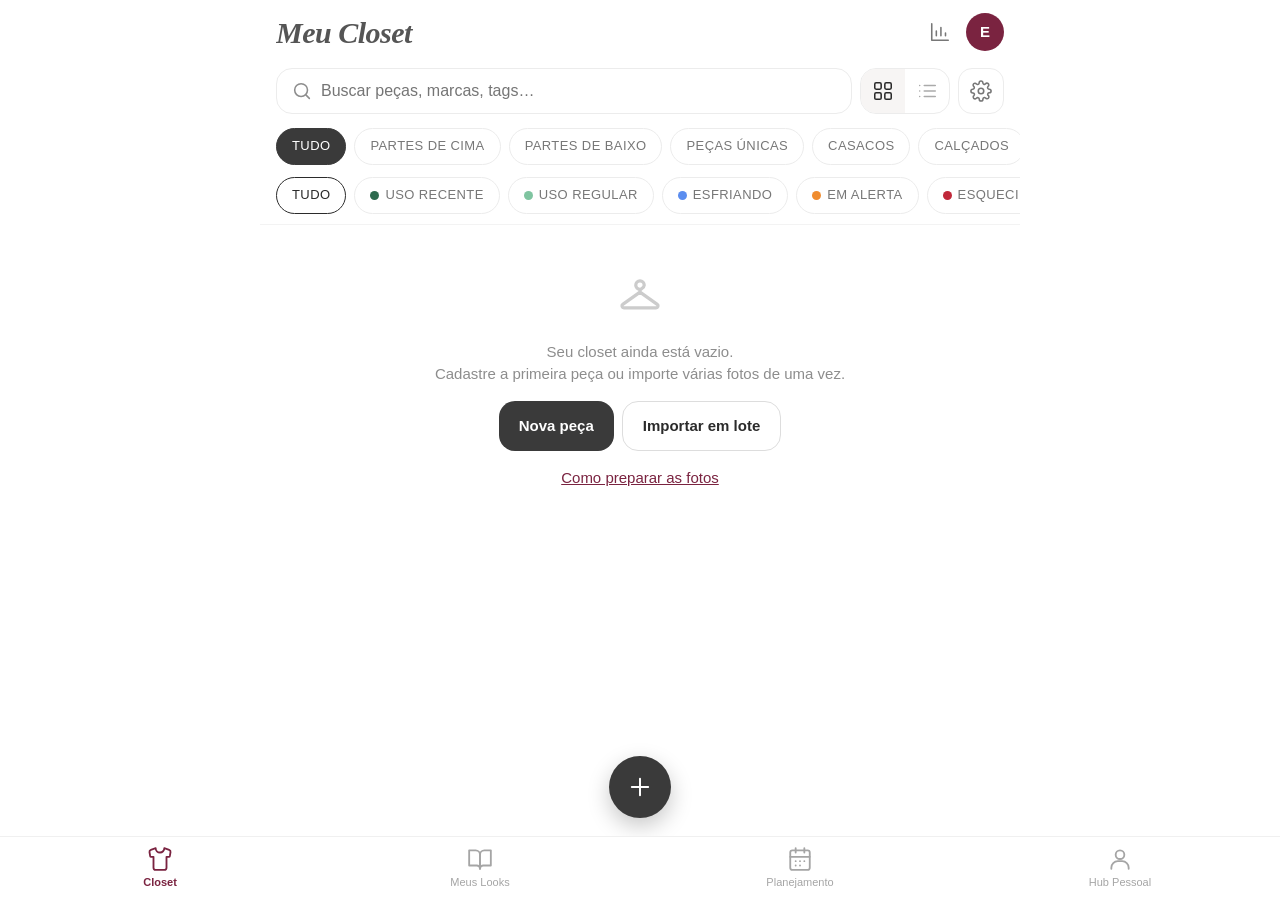
==== index.html @ 073ff912 "Add files via upload" ====
<!doctype html>
<html lang="pt-BR">
<head>
  <meta charset="utf-8">
  <meta name="viewport" content="width=device-width, initial-scale=1, viewport-fit=cover">
  <title>Meu Closet</title>
  <meta name="description" content="Catálogo pessoal das suas roupas, looks e planejamento — funciona offline.">
  <meta name="theme-color" content="#ffffff">
  <meta name="color-scheme" content="light">
  <meta name="apple-mobile-web-app-capable" content="yes">
  <meta name="mobile-web-app-capable" content="yes">
  <meta name="apple-mobile-web-app-status-bar-style" content="default">
  <meta name="apple-mobile-web-app-title" content="Meu Closet">
  <link rel="manifest" href="manifest.webmanifest">
  <link rel="icon" type="image/png" href="icons/icon-192.png">
  <link rel="apple-touch-icon" href="icons/apple-touch-icon.png">
  <link rel="stylesheet" href="css/app.css">
</head>
<body>
  <div id="install" class="install" hidden></div>
  <main id="main"></main>

  <nav class="tabbar">
    <a href="#/armario" data-tab="armario"><svg class="ic" viewBox="0 0 24 24" fill="none" stroke="currentColor" stroke-width="1.7" stroke-linecap="round" stroke-linejoin="round"><path d="M20.4 3.5 16 2a4 4 0 0 1-8 0L3.6 3.5a2 2 0 0 0-1.3 2.2l.6 3.5a1 1 0 0 0 1 .8H6v10a2 2 0 0 0 2 2h8a2 2 0 0 0 2-2V10h2.1a1 1 0 0 0 1-.8l.6-3.5a2 2 0 0 0-1.3-2.2z"/></svg><span>Closet</span></a>
    <a href="#/looks" data-tab="looks"><svg class="ic" viewBox="0 0 24 24" fill="none" stroke="currentColor" stroke-width="1.7" stroke-linecap="round" stroke-linejoin="round"><path d="M2 4h6a4 4 0 0 1 4 4v13a3 3 0 0 0-3-3H2z"/><path d="M22 4h-6a4 4 0 0 0-4 4v13a3 3 0 0 1 3-3h7z"/></svg><span>Meus Looks</span></a>
    <a href="#/planejar" data-tab="planejar"><svg class="ic" viewBox="0 0 24 24" fill="none" stroke="currentColor" stroke-width="1.7" stroke-linecap="round" stroke-linejoin="round"><rect x="3" y="4" width="18" height="18" rx="2"/><path d="M16 2v4M8 2v4M3 10h18M8 14h.01M12 14h.01M16 14h.01M8 18h.01M12 18h.01"/></svg><span>Planejamento</span></a>
    <a href="#/hub" data-tab="hub"><svg class="ic" viewBox="0 0 24 24" fill="none" stroke="currentColor" stroke-width="1.7" stroke-linecap="round" stroke-linejoin="round"><circle cx="12" cy="8" r="4"/><path d="M4 21v-1a6 6 0 0 1 6-6h4a6 6 0 0 1 6 6v1"/></svg><span>Hub Pessoal</span></a>
  </nav>

  <div id="sheet" class="sheet"></div>
  <div id="toast" class="toast" role="status"></div>
  <script type="module" src="js/app.js"></script>
</body>
</html>
---- css/app.css ----
:root {
  --bg: #ffffff;
  --ink: #2b2b2b;
  --muted: #8d8d8d;
  --line: #ececec;
  --soft: #f7f5f4;
  --wine: #7a2340;
  --wine-soft: #f7ebef;
  --dark: #3a3a3a;
  --ok: #2e6b4f;
  --warn: #b5562a;
  --radius: 18px;
  --serif: "Iowan Old Style", "Palatino Linotype", Palatino, Georgia, "Times New Roman", serif;
  --sans: -apple-system, BlinkMacSystemFont, "SF Pro Text", "Segoe UI", Roboto, "Helvetica Neue", Arial, sans-serif;
  --safe-b: env(safe-area-inset-bottom, 0px);
  --safe-t: env(safe-area-inset-top, 0px);
  --tabbar: calc(64px + var(--safe-b));
}
* { box-sizing: border-box; -webkit-tap-highlight-color: transparent; }
html { -webkit-text-size-adjust: 100%; }
body { margin: 0; background: var(--bg); color: var(--ink); font: 15px/1.45 var(--sans); }
body.noscroll { overflow: hidden; }
main { max-width: 760px; margin: 0 auto; padding: var(--safe-t) 16px calc(var(--tabbar) + 90px); min-height: 100vh; }
a { color: inherit; text-decoration: none; }
button, input, select, textarea { font: inherit; color: inherit; }
button { background: none; border: 0; padding: 0; cursor: pointer; }
img { display: block; max-width: 100%; }
code { background: var(--soft); padding: 1px 5px; border-radius: 5px; font-size: .9em; }
.ic { width: 22px; height: 22px; flex: none; }
.muted { color: var(--muted); }
.small { font-size: 13px; }
.center { text-align: center; }
.serif { font-family: var(--serif); font-style: italic; font-weight: 400; }
.big { font-size: 28px; margin: 14px 0 2px; line-height: 1.15; }
.pad { padding: 4px 0; }
.ok { color: var(--ok); }
.warn { color: var(--warn); }
.grow { flex: 1; }
[hidden] { display: none !important; }

/* ---------- topo ---------- */
.top { display: flex; align-items: center; gap: 8px; padding: 14px 0 10px; min-height: 64px; position: sticky; top: 0; background: rgba(255,255,255,.94); backdrop-filter: blur(10px); -webkit-backdrop-filter: blur(10px); z-index: 20; margin: 0 -16px; padding-left: 16px; padding-right: 16px; padding-top: calc(10px + var(--safe-t)); }
.top-title { flex: 1; min-width: 0; }
.top h1 { font: italic 400 27px/1.1 var(--serif); margin: 0; white-space: nowrap; overflow: hidden; text-overflow: ellipsis; color: #444; }
.top h1.logo { font-size: 30px; font-weight: 600; letter-spacing: -.5px; color: #555; }
.top-sub { font-size: 12px; color: var(--muted); white-space: nowrap; overflow: hidden; text-overflow: ellipsis; }
.top-right { display: flex; align-items: center; gap: 2px; }
.icon-btn { width: 40px; height: 40px; display: inline-grid; place-items: center; border-radius: 50%; color: #777; position: relative; flex: none; }
.icon-btn:active { background: var(--soft); }
.icon-btn.boxed { border: 1px solid var(--line); border-radius: 14px; width: 46px; height: 46px; }
.icon-btn.badge::after { content: attr(data-n); position: absolute; top: -4px; right: -4px; background: var(--wine); color: #fff; font-size: 11px; min-width: 18px; height: 18px; border-radius: 9px; display: grid; place-items: center; }
.avatar-btn { margin-left: 4px; }
.avatar { width: 38px; height: 38px; border-radius: 50%; display: inline-grid; place-items: center; color: #fff; font-weight: 600; font-size: 15px; overflow: hidden; flex: none; vertical-align: middle; }
.avatar img { width: 100%; height: 100%; object-fit: cover; }
.avatar.xs { width: 20px; height: 20px; font-size: 10px; }
.avatar.lg { width: 64px; height: 64px; font-size: 26px; }

.install { display: flex; align-items: center; gap: 10px; background: var(--wine-soft); color: var(--wine); padding: calc(10px + var(--safe-t)) 14px 10px; font-size: 13px; }
.install span { flex: 1; }
.banner { display: flex; gap: 10px; align-items: center; background: #fff6ec; color: #8a4b13; padding: 10px 14px; border-radius: 14px; font-size: 13px; margin-bottom: 10px; }
.banner b { text-decoration: underline; }

/* ---------- busca / chips ---------- */
.toolbar { display: flex; gap: 8px; align-items: center; margin: 4px 0 12px; }
.search { flex: 1; display: flex; align-items: center; gap: 8px; border: 1px solid var(--line); border-radius: 16px; padding: 0 14px; height: 46px; color: var(--muted); min-width: 0; }
.search input { border: 0 !important; padding: 0 !important; border-radius: 0 !important; outline: 0; flex: 1; min-width: 0; background: transparent; font-size: 16px; color: var(--ink); }
.seg { display: flex; border: 1px solid var(--line); border-radius: 16px; overflow: hidden; height: 46px; }
.seg button { width: 44px; display: grid; place-items: center; color: #aaa; }
.seg button.on { color: var(--ink); background: var(--soft); }
.chips { display: flex; gap: 8px; overflow-x: auto; padding: 2px 16px 10px; margin: 0 -16px; scrollbar-width: none; }
.chips::-webkit-scrollbar, .hscroll::-webkit-scrollbar { display: none; }
.field .chips { flex-wrap: wrap; overflow: visible; margin: 0; padding: 0; }
.chip { flex: none; display: inline-flex; align-items: center; gap: 6px; border: 1px solid var(--line); border-radius: 999px; padding: 8px 15px; font-size: 13px; letter-spacing: .4px; text-transform: uppercase; color: #777; background: #fff; white-space: nowrap; }
.chip .ic { width: 15px; height: 15px; }
.chip.on { background: var(--dark); color: #fff; border-color: var(--dark); }
.chips + .chips .chip.on { background: #fff; color: var(--ink); border: 1.5px solid var(--ink); }
.dot { width: 9px; height: 9px; border-radius: 50%; display: inline-block; flex: none; }
.sticky-chips { position: sticky; top: calc(64px + var(--safe-t)); background: rgba(255,255,255,.96); z-index: 15; margin: 0 -16px; padding: 0 16px; border-bottom: 1px solid #f3f3f3; }
.count { font-size: 12px; color: var(--muted); margin: 10px 0 6px; text-transform: uppercase; letter-spacing: .6px; }

/* ---------- grade de peças ---------- */
.igrid { display: grid; grid-template-columns: repeat(3, 1fr); gap: 18px 12px; }
@media (min-width: 600px) { .igrid { grid-template-columns: repeat(4, 1fr); } }
.icard { cursor: pointer; min-width: 0; }
.icard .ph { position: relative; aspect-ratio: 1; display: grid; place-items: center; border-radius: 14px; overflow: hidden; }
.icard .ph img { width: 100%; height: 100%; object-fit: contain; }
.icard.sel .ph { outline: 2.5px solid var(--wine); outline-offset: -2px; background: var(--wine-soft); }
.noph { width: 100%; height: 100%; display: grid; place-items: center; color: #ccc; background: var(--soft); }
.noph .ic { width: 36%; height: 36%; }
.bdot { position: absolute; top: 6px; right: 6px; width: 9px; height: 9px; border-radius: 50%; box-shadow: 0 0 0 2px #fff; }
.score { position: absolute; left: 6px; top: 6px; font-size: 11px; font-weight: 700; padding: 2px 6px; border-radius: 8px; color: #fff; }
.score.hi { background: var(--ok); } .score.mid { background: #c48a2a; } .score.lo { background: #b0b0b0; }
.harm .score, .verdict .score { position: static; }
.selmark { position: absolute; right: 6px; bottom: 6px; background: var(--wine); color: #fff; width: 24px; height: 24px; border-radius: 50%; display: grid; place-items: center; }
.selmark .ic { width: 15px; height: 15px; }
.stbadge { position: absolute; left: 6px; bottom: 6px; background: rgba(58,58,58,.85); color: #fff; font-size: 10px; padding: 2px 6px; border-radius: 6px; }
.icard .nm { font-size: 14px; margin-top: 6px; white-space: nowrap; overflow: hidden; text-overflow: ellipsis; }
.icard .sub { font-size: 10px; color: var(--muted); letter-spacing: .8px; text-transform: uppercase; white-space: nowrap; overflow: hidden; text-overflow: ellipsis; }

.rows { display: flex; flex-direction: column; }
.irow { display: flex; align-items: center; gap: 12px; padding: 10px 0; border-bottom: 1px solid #f4f4f4; cursor: pointer; }
.irow.done .nm { text-decoration: line-through; color: var(--muted); }
.irow .thumb, .ck .thumb { width: 54px; height: 54px; border-radius: 50%; border: 1px solid var(--line); overflow: hidden; display: grid; place-items: center; color: #ccc; flex: none; background: #fff; }
.irow .thumb img, .ck .thumb img { width: 100%; height: 100%; object-fit: contain; }
.irow-main { flex: 1; min-width: 0; }
.irow .nm { font-size: 15px; white-space: nowrap; overflow: hidden; text-overflow: ellipsis; }
.irow .sub { font-size: 13px; color: var(--muted); }
.irow-right { text-align: right; font-size: 13px; flex: none; }
.irow .bl { display: inline-flex; align-items: center; gap: 6px; font-weight: 600; font-size: 13px; }
.rank { width: 18px; color: var(--muted); font-size: 13px; text-align: center; flex: none; }

.fab { position: fixed; left: 50%; transform: translateX(-50%); bottom: calc(var(--tabbar) + 18px); width: 62px; height: 62px; border-radius: 50%; background: var(--dark); color: #fff; display: grid; place-items: center; box-shadow: 0 8px 22px rgba(0,0,0,.22); z-index: 30; }
.fab .ic { width: 28px; height: 28px; }

/* ---------- barra inferior ---------- */
.tabbar { position: fixed; left: 0; right: 0; bottom: 0; height: var(--tabbar); padding-bottom: var(--safe-b); display: flex; background: rgba(255,255,255,.97); backdrop-filter: blur(10px); -webkit-backdrop-filter: blur(10px); border-top: 1px solid #f0f0f0; z-index: 40; }
.tabbar a { flex: 1; display: flex; flex-direction: column; align-items: center; justify-content: center; gap: 3px; font-size: 11px; color: #a5a5a5; }
.tabbar a .ic { width: 26px; height: 26px; }
.tabbar a.on { color: var(--wine); font-weight: 600; }

/* ---------- botões ---------- */
.btn { display: inline-flex; align-items: center; justify-content: center; gap: 8px; background: var(--dark); color: #fff; border-radius: 16px; padding: 13px 20px; font-weight: 600; font-size: 15px; text-align: center; }
.btn .ic { width: 18px; height: 18px; }
.btn.ghost { background: #fff; color: var(--ink); border: 1px solid #ddd; }
.btn.danger { background: #fff; color: #b3261e; border: 1px solid #f0c9c6; }
.btn.small { padding: 8px 14px; font-size: 13px; border-radius: 12px; }
.btn.block { display: flex; width: 100%; margin-top: 12px; }
.btn:active { opacity: .85; }
.row-btns { display: flex; gap: 8px; flex-wrap: wrap; margin-top: 10px; }
.row-btns.wide { margin: 16px 0 6px; }
.row-btns.wide .btn { flex: 1 1 0; min-width: 0; padding-left: 10px; padding-right: 10px; }
.link { color: var(--wine); text-decoration: underline; }
.empty-state { text-align: center; color: var(--muted); padding: 50px 20px; }
.empty-state .ic { width: 46px; height: 46px; color: #ccc; }
.empty-state .row-btns { justify-content: center; margin: 16px 0; }
.empty-mini { text-align: center; color: var(--muted); border: 1px dashed #e5e5e5; border-radius: var(--radius); padding: 22px; font-size: 14px; }
.empty-mini .ic { color: var(--wine); }
.hint { font-size: 13px; color: var(--muted); margin: 6px 0 12px; display: flex; gap: 6px; align-items: flex-start; }
.hint .ic { width: 16px; height: 16px; margin-top: 2px; color: var(--wine); }
.foot { font-size: 12.5px; color: var(--muted); text-align: center; margin: 22px 10px; }
.pill { display: inline-block; font-size: 13px; padding: 6px 12px; border-radius: 12px; background: var(--soft); margin: 8px 0 0; }
.pill.warn { background: #fff4ea; color: #8a4b13; }

/* ---------- formulário ---------- */
.form { padding-bottom: 20px; }
.field { margin: 0 0 16px; min-width: 0; }
.field > label { display: block; font-size: 11px; letter-spacing: 1.4px; text-transform: uppercase; color: #777; font-weight: 600; margin-bottom: 8px; }
.field > label .muted { text-transform: none; letter-spacing: 0; font-weight: 400; }
input:not([type=checkbox]):not([type=color]), select, textarea { width: 100%; border: 1px solid var(--line); border-radius: 14px; padding: 12px 14px; background: #fff; font-size: 16px; outline: none; -webkit-appearance: none; appearance: none; }
select { background: #fff url("data:image/svg+xml,%3Csvg xmlns='http://www.w3.org/2000/svg' width='12' height='12' viewBox='0 0 24 24' fill='none' stroke='%23999' stroke-width='2.5'%3E%3Cpath d='m6 9 6 6 6-6'/%3E%3C/svg%3E") no-repeat right 14px center; padding-right: 34px; }
input:focus, select:focus, textarea:focus { border-color: #bbb; }
input[type=date] { min-height: 46px; }
.grid2 { display: grid; grid-template-columns: 1fr 1fr; gap: 10px; }
.photos-edit { display: flex; gap: 10px; overflow-x: auto; padding: 4px 0 6px; }
.ph-edit, .ph-add { position: relative; flex: none; width: 110px; height: 110px; border-radius: 16px; border: 1px solid var(--line); overflow: hidden; display: grid; place-items: center; background: #fff; }
.ph-edit img { width: 100%; height: 100%; object-fit: contain; }
.ph-edit .cap { position: absolute; top: 6px; left: 6px; background: var(--wine); color: #fff; font-size: 10px; padding: 2px 6px; border-radius: 6px; }
.ph-edit .lbl, .slide .lbl { position: absolute; bottom: 6px; left: 6px; background: rgba(255,255,255,.9); font-size: 10px; padding: 2px 6px; border-radius: 6px; color: #555; }
.ph-add { border-style: dashed; color: var(--wine); align-content: center; gap: 4px; font-size: 12px; }
.ph-add.wide { width: 100%; height: 220px; margin: 6px 0 12px; }
.ph-add.wide img { width: 100%; height: 100%; object-fit: contain; }
.ficha { border: 1px solid var(--line); border-radius: 16px; padding: 12px 14px; margin: 6px 0 18px; background: var(--soft); }
.ficha summary { cursor: pointer; display: flex; gap: 8px; align-items: center; color: var(--wine); font-weight: 600; list-style: none; }
.ficha summary::-webkit-details-marker { display: none; }
.ficha textarea { margin: 10px 0 8px; font-size: 14px; }
.colors { display: flex; flex-direction: column; gap: 8px; }
.cchip { display: flex; align-items: center; gap: 8px; }
.cchip select { flex: 1; padding-top: 9px; padding-bottom: 9px; }
.sw-in { position: relative; width: 40px; height: 40px; border-radius: 50%; border: 1px solid #ddd; overflow: hidden; flex: none; }
.sw-in input { position: absolute; inset: 0; opacity: 0; width: 100%; height: 100%; cursor: pointer; }
.pct { width: 38px; font-size: 12px; color: var(--muted); text-align: right; }
.x { width: 30px; height: 30px; display: grid; place-items: center; color: #aaa; flex: none; }
.x .ic { width: 16px; height: 16px; }
.row-chips { display: flex; gap: 8px; flex-wrap: wrap; }
.tag-in { display: flex; align-items: center; gap: 6px; border: 1px solid var(--line); border-radius: 14px; padding-left: 14px; color: var(--muted); margin-top: 10px; }
.tag-in input { border: 0 !important; padding-left: 0 !important; }
.tags { display: flex; flex-wrap: wrap; gap: 8px; margin-top: 10px; }
.tagc { display: inline-flex; align-items: center; gap: 4px; font-weight: 600; font-size: 13px; }
.tagc button { color: #bbb; } .tagc .ic { width: 14px; height: 14px; }
.form-actions { position: sticky; bottom: calc(var(--tabbar) + 8px); background: linear-gradient(transparent, #fff 30%); padding-top: 14px; }
.colordot { width: 34px; height: 34px; border-radius: 50%; border: 3px solid #fff; box-shadow: 0 0 0 1px #ddd; }
.colordot.on { box-shadow: 0 0 0 2px var(--ink); }

/* ---------- detalhe ---------- */
.carousel { display: flex; overflow-x: auto; scroll-snap-type: x mandatory; margin: 0 -16px; scrollbar-width: none; }
.carousel::-webkit-scrollbar { display: none; }
.slide { flex: 0 0 100%; scroll-snap-align: center; aspect-ratio: 1; display: grid; place-items: center; position: relative; max-height: 62vh; }
.slide img { width: 100%; height: 100%; object-fit: contain; }
.slide.noph .ic { width: 80px; height: 80px; color: #ddd; }
.dots { display: flex; justify-content: center; gap: 6px; margin: 8px 0; }
.dots span { width: 6px; height: 6px; border-radius: 50%; background: #ddd; }
.dots span.on { background: var(--wine); }
.stats { display: grid; grid-template-columns: repeat(3, 1fr); gap: 8px; margin: 16px 0 6px; }
.stats.four { grid-template-columns: repeat(2, 1fr); }
@media (min-width: 560px) { .stats.four { grid-template-columns: repeat(4, 1fr); } }
.stats > div { background: var(--soft); border-radius: 14px; padding: 10px 12px; }
.stats small { display: block; font-size: 10.5px; letter-spacing: 1px; text-transform: uppercase; color: var(--muted); }
.stats b { font: italic 400 19px var(--serif); }
.thermo-card { border: 1px solid var(--line); border-left: 4px solid var(--b); border-radius: 14px; padding: 12px 14px; margin: 12px 0; }
.tc-top { display: flex; align-items: center; gap: 8px; }
.sec { font-size: 11.5px; letter-spacing: 1.6px; text-transform: uppercase; color: #777; font-weight: 600; margin: 26px 0 10px; display: flex; align-items: center; gap: 8px; }
.color-list { display: flex; flex-wrap: wrap; gap: 8px; margin-bottom: 8px; }
.cpill { display: inline-flex; align-items: center; gap: 7px; border: 1px solid var(--line); border-radius: 999px; padding: 5px 12px 5px 5px; font-size: 14px; }
.cpill small { color: var(--muted); }
.sw { width: 22px; height: 22px; border-radius: 50%; border: 1px solid rgba(0,0,0,.12); display: inline-block; flex: none; }
.hscroll { display: flex; gap: 12px; overflow-x: auto; margin: 0 -16px; padding: 0 16px 6px; scrollbar-width: none; }
.hscroll .icard { flex: 0 0 104px; }
.dl { display: grid; grid-template-columns: 120px 1fr; gap: 8px 12px; margin: 0; font-size: 14px; }
.dl dt { color: var(--muted); } .dl dd { margin: 0; white-space: pre-wrap; }
.mini-look { flex: 0 0 150px; position: relative; display: block; }
.mini-look > a, .mini-look { color: inherit; }
.mini-look span { display: block; font-size: 13px; margin-top: 4px; white-space: nowrap; overflow: hidden; text-overflow: ellipsis; }
.mini-look .x { position: absolute; top: 4px; right: 4px; background: #fff; border-radius: 50%; box-shadow: 0 1px 4px rgba(0,0,0,.15); }
.hist { list-style: none; padding: 0; margin: 0; }
.hist li { display: flex; gap: 8px; align-items: center; padding: 6px 0; font-size: 14px; }
.hist .ic { width: 18px; color: var(--ok); }

/* ---------- looks ---------- */
.quick { display: grid; grid-template-columns: repeat(3, 1fr); gap: 8px; margin-bottom: 12px; }
.qcard { border: 1px solid var(--line); border-radius: 16px; padding: 12px 8px; display: flex; flex-direction: column; align-items: center; gap: 6px; font-size: 12.5px; text-align: center; color: #555; }
.qcard .ic { color: var(--wine); }
.lgrid { display: grid; grid-template-columns: 1fr 1fr; gap: 14px; }
@media (min-width: 600px) { .lgrid { grid-template-columns: repeat(3, 1fr); } }
.lcard { border: 1px solid var(--line); border-radius: 22px; padding: 10px 10px 12px; cursor: pointer; min-width: 0; }
.lc-name { font-size: 17px; margin: 8px 4px 0; white-space: nowrap; overflow: hidden; text-overflow: ellipsis; }
.lc-sub { font: italic 13px var(--serif); color: var(--muted); margin: 0 4px; display: flex; gap: 4px; align-items: center; flex-wrap: wrap; }
.collage { aspect-ratio: 1; display: flex; gap: 4px; }
.collage.big { max-width: 480px; margin: 0 auto; }
.collage.empty { display: grid; place-items: center; color: #ddd; background: var(--soft); border-radius: 14px; }
.collage .cg { flex: 1; display: grid; grid-template-columns: repeat(var(--c), 1fr); align-content: center; gap: 4px; min-width: 0; }
.collage .cg img, .collage .cg .noph { width: 100%; aspect-ratio: 1; object-fit: contain; border-radius: 8px; }
.collage.split .col { flex: 1; position: relative; display: flex; min-width: 0; }
.collage.split .col + .col { border-left: 1px dashed #e3e3e3; padding-left: 4px; }
.collage.split .cg { grid-template-columns: repeat(min(var(--c), 2), 1fr); }
.collage .who { position: absolute; top: 0; left: 0; }
.collage.sm { width: 100%; }
.consult { background: var(--soft); border-radius: var(--radius); padding: 14px 16px; margin: 14px 0; }
.consult .ct { display: flex; align-items: center; gap: 8px; color: var(--wine); }
.consult .ct b { color: var(--ink); flex: 1; }
.consult ul { margin: 8px 0 0; padding-left: 18px; font-size: 14px; }
.consult li { margin: 4px 0; }
.score-big { font: italic 22px var(--serif); color: var(--ok); }
.uses { display: flex; flex-direction: column; gap: 10px; }
.use { display: flex; gap: 12px; align-items: center; }
.use img, .use .noph { width: 64px; height: 64px; border-radius: 12px; object-fit: cover; }
.use.programado .noph { color: #c48a2a; }
.composer .comp-preview { position: sticky; top: calc(64px + var(--safe-t)); background: #fff; z-index: 14; margin: 0 -16px 8px; padding: 6px 16px 10px; border-bottom: 1px solid #f1f1f1; }
.sel-strip { display: flex; gap: 8px; overflow-x: auto; scrollbar-width: none; }
.sel-it { position: relative; width: 64px; height: 64px; flex: none; border-radius: 12px; border: 1px solid var(--line); display: grid; place-items: center; }
.sel-it img { width: 100%; height: 100%; object-fit: contain; border-radius: 12px; }
.sel-it .x { position: absolute; top: -6px; right: -6px; width: 20px; height: 20px; background: var(--dark); color: #fff; border-radius: 50%; }
.sel-it .x .ic { width: 12px; height: 12px; }
.sel-it .avatar { position: absolute; bottom: -4px; left: -4px; }
.harm { display: flex; align-items: center; gap: 8px; margin-top: 8px; }
.ptabs { display: flex; gap: 8px; margin: 6px 0 10px; }
.ptabs button { flex: 1; display: flex; align-items: center; justify-content: center; gap: 6px; padding: 10px; border-radius: 14px; border: 1px solid var(--line); font-size: 14px; }
.ptabs button.on { border-color: var(--ink); font-weight: 600; }
.ptabs small { background: var(--soft); border-radius: 8px; padding: 0 6px; }
.comp-form { margin-top: 24px; border-top: 1px solid var(--line); padding-top: 16px; }

/* ---------- planejamento ---------- */
.tabs { display: flex; margin: 0 0 14px; }
.tabs button { flex: 1; padding: 12px 4px; font-size: 12.5px; letter-spacing: 1.2px; text-transform: uppercase; color: #999; font-weight: 600; border-radius: 12px; }
.tabs button.on { color: var(--ink); box-shadow: 0 2px 10px rgba(0,0,0,.07); }
.subtabs { display: flex; gap: 22px; border-bottom: 1px solid var(--line); margin-bottom: 14px; }
.subtabs button { padding: 10px 0; font-size: 13px; letter-spacing: 1.4px; text-transform: uppercase; color: #999; font-weight: 600; border-bottom: 2px solid transparent; margin-bottom: -1px; }
.subtabs button.on { color: var(--ink); border-color: var(--ink); }
.cal-head { display: flex; align-items: center; justify-content: space-between; }
.cal-head h2 { font-size: 24px; margin: 0; cursor: pointer; }
.legend { display: flex; flex-wrap: wrap; justify-content: center; gap: 6px 14px; font-size: 12px; color: #888; margin: 10px 0 14px; }
.legend span { display: inline-flex; align-items: center; gap: 5px; }
.lg { width: 16px; height: 16px; border-radius: 50%; display: inline-grid; place-items: center; font-style: normal; }
.lg .ic { width: 11px; height: 11px; }
.lg.prog { border: 1.5px solid #ddd; }
.lg.pend { color: var(--wine); border: 1.5px solid var(--wine); }
.lg.ok { background: var(--ok); color: #fff; }
.lg.more { width: auto; padding: 0 5px; border-radius: 8px; background: var(--wine); color: #fff; font-size: 10px; }
.cal { display: grid; grid-template-columns: repeat(7, 1fr); gap: 6px; }
.wd { text-align: center; font-size: 12px; color: #999; padding-bottom: 4px; }
.cday { position: relative; aspect-ratio: .82; border-radius: 14px; border: 1px solid #f0f0f0; display: block; overflow: hidden; background: #fff; }
.cday .n { position: absolute; top: 4px; left: 6px; font-size: 11.5px; color: #888; z-index: 2; }
.cday.out { opacity: .35; }
.cday.today { border: 2px solid var(--wine); }
.cday img { position: absolute; inset: 14px 2px 2px; width: calc(100% - 4px); height: calc(100% - 16px); object-fit: contain; }
.cday .more { position: absolute; top: 3px; right: 3px; background: var(--wine); color: #fff; font-size: 9.5px; padding: 0 4px; border-radius: 7px; z-index: 2; }
.cday .st { position: absolute; bottom: 3px; right: 3px; width: 16px; height: 16px; border-radius: 50%; display: grid; place-items: center; z-index: 2; }
.cday .st .ic { width: 11px; height: 11px; }
.cday .st.ok { background: var(--ok); color: #fff; }
.cday .st.pend { background: #fff; color: var(--wine); box-shadow: 0 0 0 1.5px var(--wine); }
.devent { display: flex; gap: 12px; padding: 10px 0; border-bottom: 1px solid #f3f3f3; }
.devent .collage { width: 90px; flex: none; }
.de-main { flex: 1; min-width: 0; }
.gauge { display: flex; height: 12px; border-radius: 6px; overflow: hidden; gap: 2px; margin: 4px 0 4px; }
.gauge-legend { display: flex; justify-content: space-between; font-size: 11px; color: var(--muted); margin-bottom: 12px; }
.trip { display: flex; align-items: center; gap: 10px; border: 1px solid var(--line); border-radius: var(--radius); padding: 14px 16px; margin-bottom: 10px; cursor: pointer; }
.trip > div { flex: 1; }
.tday { border-bottom: 1px solid #f2f2f2; padding: 10px 0; }
.td-head { display: flex; align-items: center; gap: 8px; margin-bottom: 8px; }
.td-head .chip { padding: 6px 10px; font-size: 11.5px; }
.tday .mini-look { flex-basis: 120px; }
.progress { height: 8px; background: var(--soft); border-radius: 4px; overflow: hidden; margin-bottom: 10px; }
.progress span { display: block; height: 100%; background: var(--ok); }
.who-head { display: flex; align-items: center; gap: 6px; font-weight: 600; margin: 14px 0 4px; }
.checklist { display: flex; flex-direction: column; }
.ck { display: flex; align-items: center; gap: 10px; padding: 8px 0; border-bottom: 1px solid #f5f5f5; cursor: pointer; }
.ck input { width: 22px; height: 22px; accent-color: var(--wine); flex: none; }
.ck .thumb { width: 42px; height: 42px; }
.ck > span:not(.thumb) { flex: 1; }
.ck small { display: block; color: var(--muted); font-size: 12px; }
.ck.done > span:not(.thumb) { text-decoration: line-through; color: var(--muted); }
.ckbtn { width: 28px; height: 28px; border-radius: 50%; border: 1.5px solid #ccc; color: transparent; display: grid; place-items: center; flex: none; }
.ckbtn.on { background: var(--ok); border-color: var(--ok); color: #fff; }
.ckbtn .ic { width: 16px; height: 16px; }

/* ---------- hub ---------- */
.pcard { display: flex; align-items: center; gap: 14px; padding: 14px 0 18px; }
.pcard > div { flex: 1; } .pcard h2 { margin: 0; font-size: 24px; }
.menu { display: flex; flex-direction: column; margin: 6px 0; }
.menu .field { margin: 12px 0; }
.menu-item { display: flex; align-items: center; gap: 14px; padding: 14px 4px; border-bottom: 1px solid #f3f3f3; text-align: left; width: 100%; }
.menu-item > .ic:first-child { color: var(--wine); }
.menu-item > span { flex: 1; min-width: 0; }
.menu-item small { display: block; color: var(--muted); font-size: 12.5px; }
.menu-item > .ic:last-child { color: #ccc; width: 18px; }
.menu-item.danger { color: #b3261e; } .menu-item.danger .ic { color: #b3261e !important; }
.avatar-edit { display: inline-flex; flex-direction: column; align-items: center; gap: 4px; color: var(--muted); margin-bottom: 10px; }
.bars { display: flex; flex-direction: column; gap: 8px; }
.bar { display: grid; grid-template-columns: 130px 1fr auto; gap: 10px; align-items: center; font-size: 13px; }
.bar .bl { white-space: nowrap; overflow: hidden; text-overflow: ellipsis; display: flex; align-items: center; gap: 6px; }
.bar .bt { height: 10px; background: var(--soft); border-radius: 5px; overflow: hidden; }
.bar .bt span { display: block; height: 100%; background: var(--wine); border-radius: 5px; }
.bar .bv { color: #555; font-variant-numeric: tabular-nums; }
.verdict { background: var(--soft); border-radius: var(--radius); padding: 14px 16px; margin: 6px 0; font-size: 14.5px; }
.verdict.ok { background: #eef7f1; } .verdict.warn { background: #fff4ea; }
.prose ul { padding-left: 20px; } .prose li { margin: 6px 0; } .prose p { margin: 8px 0; }
.prompt { white-space: pre-wrap; background: var(--soft); border-radius: 14px; padding: 14px; font: 12.5px/1.5 ui-monospace, Menlo, Consolas, monospace; max-height: 340px; overflow: auto; user-select: text; -webkit-user-select: text; }
.infobox { display: grid; gap: 10px; background: var(--soft); border-radius: var(--radius); padding: 14px 16px; margin-bottom: 12px; }
.infobox small { display: block; color: var(--muted); font-size: 11px; text-transform: uppercase; letter-spacing: 1px; }
.lote { display: flex; flex-direction: column; gap: 10px; margin-top: 6px; }
.lrow { display: flex; gap: 10px; align-items: center; border: 1px solid var(--line); border-radius: 16px; padding: 10px; }
.lrow.off { opacity: .45; }
.lrow > input { width: 22px; height: 22px; accent-color: var(--wine); flex: none; }
.lthumbs { display: flex; gap: 2px; flex: none; position: relative; }
.lthumbs img { width: 44px; height: 54px; object-fit: contain; border-radius: 8px; background: #fff; }
.lthumbs span { position: absolute; right: 2px; bottom: 2px; background: var(--dark); color: #fff; font-size: 10px; padding: 0 4px; border-radius: 6px; }
.lmain { flex: 1; min-width: 0; display: flex; flex-direction: column; gap: 6px; }
.lmain input, .lmain select { padding: 8px 10px; font-size: 15px; border-radius: 10px; }
.lmain small { color: var(--muted); }

/* ---------- folha / modal ---------- */
.sheet { position: fixed; inset: 0; z-index: 100; pointer-events: none; }
.sheet.open { pointer-events: auto; }
.sheet-bg { position: absolute; inset: 0; background: rgba(20,20,20,.38); animation: fade .2s; }
.sheet-panel { position: absolute; left: 0; right: 0; bottom: 0; max-width: 640px; margin: 0 auto; background: #fff; border-radius: 24px 24px 0 0; max-height: 88vh; display: flex; flex-direction: column; animation: up .25s ease-out; padding-bottom: var(--safe-b); }
.sheet-panel.tall { height: 88vh; }
.grab { width: 40px; height: 5px; border-radius: 3px; background: #ddd; margin: 8px auto 0; flex: none; }
.sheet-head { display: flex; align-items: center; padding: 6px 12px 0 20px; flex: none; }
.sheet-head h3 { flex: 1; margin: 0; font: italic 400 22px var(--serif); text-transform: none; }
.sheet-body { overflow-y: auto; padding: 10px 20px 22px; -webkit-overflow-scrolling: touch; position: relative; }
.sticky-bottom { position: sticky; bottom: -22px; background: linear-gradient(transparent, #fff 35%); padding: 16px 0 10px; }
@keyframes up { from { transform: translateY(100%); } }
@keyframes fade { from { opacity: 0; } }
.spinner { width: 34px; height: 34px; margin: 20px auto 10px; border: 3px solid #eee; border-top-color: var(--wine); border-radius: 50%; animation: spin 1s linear infinite; }
@keyframes spin { to { transform: rotate(360deg); } }

.toast { position: fixed; left: 50%; bottom: calc(var(--tabbar) + 96px); transform: translate(-50%, 20px); background: var(--dark); color: #fff; padding: 11px 18px; border-radius: 14px; font-size: 14px; opacity: 0; pointer-events: none; transition: .25s; z-index: 200; max-width: calc(100vw - 40px); text-align: center; }
.toast.show { opacity: 1; transform: translate(-50%, 0); }

@media (max-width: 370px) {
  .igrid { gap: 14px 8px; }
  .chip { padding: 7px 12px; font-size: 12px; }
  .bar { grid-template-columns: 100px 1fr auto; }
}

/* ---------- look em grupo ---------- */
.people { display: flex; gap: 14px; overflow-x: auto; padding: 4px 2px 8px; scrollbar-width: none; }
.person { display: flex; flex-direction: column; align-items: center; gap: 4px; flex: none; width: 72px; font-size: 13px; opacity: .45; }
.person.on { opacity: 1; }
.person.on .avatar { box-shadow: 0 0 0 3px #fff, 0 0 0 5px var(--wine); }
.person small { font-size: 10px; color: var(--muted); }
.person.add { opacity: 1; color: var(--muted); }
.addav { background: var(--soft) !important; color: var(--wine) !important; border: 1px dashed #ccc; }
.palgrid { display: grid; grid-template-columns: 1fr 1fr; gap: 8px; }
.palcard { border: 1px solid var(--line); border-radius: 14px; padding: 10px 12px; text-align: left; display: flex; flex-direction: column; gap: 2px; }
.palcard small { color: var(--muted); font-size: 11.5px; line-height: 1.3; }
.palcard.on { border-color: var(--ink); box-shadow: inset 0 0 0 1px var(--ink); }
.paldots { display: flex; gap: 3px; margin-top: 4px; }
.sw.xs { width: 14px; height: 14px; }
.chips.wrap { flex-wrap: wrap; overflow: visible; margin: 10px 0 0; padding: 0; }
.chip .sw { width: 16px; height: 16px; }
.field > label .ic { width: 14px; height: 14px; vertical-align: -2px; }
.prose ol { padding-left: 20px; } .prose ol li { margin: 6px 0; }
.hint .ic + .ic, .hint span .ic { display: inline; }
.field > label.ck { display: flex; text-transform: none; letter-spacing: 0; font-weight: 400; font-size: 14px; color: var(--ink); margin: 10px 0 0; border: 0; }
.field > label.ck small { text-transform: none; }
.name-code { grid-template-columns: 1fr 120px; }
.code-tag { display: inline-block; font: 600 12px ui-monospace, Menlo, Consolas, monospace; letter-spacing: .5px; background: var(--soft); border-radius: 8px; padding: 3px 8px; margin: 2px 0 6px; color: #555; }
.desc { white-space: pre-wrap; line-height: 1.55; margin: 0 0 6px; }
.ficha.tecnica { background: #fff; }
.ficha.tecnica .field { margin: 12px 0 0; }
.bigtext { height: 52vh; font: 12.5px/1.45 ui-monospace, Menlo, Consolas, monospace; }

/* ---------- lote / conferir ---------- */
.banner.conf { background: #eef7f1; color: var(--ok); }
.stbadge.conf { background: var(--ok); }
.count-row { display: flex; justify-content: space-between; align-items: center; }
.lcode { font: 600 11px ui-monospace, Menlo, Consolas, monospace; color: var(--wine); letter-spacing: .5px; }
.nofoto { width: 44px; height: 54px; display: grid; place-items: center; background: var(--soft); border-radius: 8px; color: #bbb; }
.sticky-cta { position: sticky; bottom: calc(var(--tabbar) + 8px); background: linear-gradient(transparent, #fff 30%); padding-top: 12px; }
.conf-top { display: flex; align-items: center; gap: 10px; margin-bottom: 12px; }
.conf-top .progress { flex: 1; margin: 0; }
.conf-card { border: 1px solid var(--line); border-radius: 22px; padding: 12px 14px 14px; }
.conf-photos { display: flex; gap: 8px; overflow-x: auto; scroll-snap-type: x mandatory; scrollbar-width: none; margin: 0 -4px 10px; }
.conf-photos .cp { position: relative; flex: 0 0 78%; aspect-ratio: 1; scroll-snap-align: start; border-radius: 14px; overflow: hidden; display: grid; place-items: center; }
.conf-photos .cp:only-child { flex-basis: 100%; }
.conf-photos .cp img { width: 100%; height: 100%; object-fit: contain; }
.conf-photos .cp.noph { background: var(--soft); color: #bbb; gap: 4px; }
.conf-photos .cp .lbl { position: absolute; bottom: 6px; left: 6px; background: rgba(255,255,255,.9); font-size: 10px; padding: 2px 6px; border-radius: 6px; color: #555; }
.conf-card .big { margin-top: 4px; }
.conf-card .dl { margin-top: 12px; }
.conf-actions { display: grid; grid-template-columns: auto 1fr 1.4fr; gap: 8px; margin: 14px 0 6px; }
.conf-strip { display: flex; gap: 8px; overflow-x: auto; padding-bottom: 6px; scrollbar-width: none; }
.conf-strip button { flex: none; width: 64px; display: flex; flex-direction: column; align-items: center; gap: 2px; border: 1px solid var(--line); border-radius: 12px; padding: 4px; color: #bbb; }
.conf-strip button.on { border-color: var(--ink); }
.conf-strip img { width: 54px; height: 54px; object-fit: contain; }
.conf-strip small { font-size: 9px; color: #777; max-width: 56px; overflow: hidden; text-overflow: ellipsis; white-space: nowrap; }
.link[disabled] { opacity: .3; pointer-events: none; }

/* ---------- avisos / atualização / fora do ar ---------- */
.update-bar { position: sticky; top: 0; z-index: 60; display: flex; align-items: center; gap: 10px; background: var(--ok); color: #fff; padding: calc(8px + var(--safe-t)) 14px 8px; font-size: 13.5px; }
.update-bar span { flex: 1; }
.update-bar .btn { background: #fff; color: var(--ok); }
.aviso { border-left: 3px solid var(--wine); padding: 4px 0 4px 12px; margin: 6px 0 14px; }
.aviso h4 { margin: 0 0 4px; font-size: 16px; }
.aviso p { margin: 0 0 8px; }
.off-lock { position: fixed; inset: 0; z-index: 90; background: rgba(255,255,255,.98); display: grid; place-items: center; padding: 24px; }
.off-box { max-width: 380px; text-align: center; }
.off-box > .ic { width: 44px; height: 44px; color: var(--wine); }
.off-box h2 { font-size: 28px; margin: 8px 0; }

/* ---------- previsão do tempo da viagem ---------- */
.wx-card { background: linear-gradient(135deg, #eef5fc, #fdf6ec); border-radius: var(--radius); padding: 12px 14px; margin: 4px 0 6px; }
.wx-top { display: flex; align-items: center; gap: 8px; margin-bottom: 4px; }
.wx-top .ic { color: #c48a2a; }
.wx-chip { font-size: 12px; background: #f1f5fa; border-radius: 10px; padding: 3px 8px; white-space: nowrap; }
.wx-chip.estimativa { background: #f6f4f3; color: #777; }
.wx-tips { margin: 0 0 8px; padding-left: 18px; font-size: 12.5px; color: #6a5a3a; }
.wx-tips li { margin: 2px 0; }
.td-head { flex-wrap: nowrap; }
.td-head .chip { padding: 6px 9px; }
.wx-line { margin: -2px 0 6px; }

/* ---------- painel ---------- */
.active-f { display: flex; flex-wrap: wrap; gap: 6px; align-items: center; margin: -4px 0 10px; }
.active-f .chip { padding: 6px 10px; text-transform: none; letter-spacing: 0; }
.active-f .chip .ic { width: 13px; height: 13px; }
.seg-row { display: flex; background: var(--soft); border-radius: 14px; padding: 3px; margin: 4px 0 14px; }
.seg-row button { flex: 1; padding: 8px 4px; border-radius: 11px; font-size: 13px; color: #777; }
.seg-row button.on { background: #fff; color: var(--ink); font-weight: 600; box-shadow: 0 1px 4px rgba(0,0,0,.08); }
.seg-row.small-seg { max-width: 300px; margin: 6px 0 4px; }
.kpis { display: grid; grid-template-columns: 1fr 1fr; gap: 8px; }
@media (min-width: 600px) { .kpis { grid-template-columns: repeat(3, 1fr); } }
.kpis.three { grid-template-columns: repeat(3, 1fr); margin-bottom: 10px; }
.kpi { display: flex; flex-direction: column; gap: 2px; text-align: left; background: var(--soft); border-radius: 16px; padding: 11px 12px; min-width: 0; color: var(--ink); }
.kpi small { font-size: 10.5px; letter-spacing: .8px; text-transform: uppercase; color: var(--muted); }
.kpi b { font: italic 400 24px/1.15 var(--serif); }
.kpis.three .kpi b { font-size: 19px; }
.kpi em { font-style: normal; font-size: 11.5px; color: #777; line-height: 1.3; }
.kpi.warn b { color: #b3261e; }
.kbar { height: 5px; background: #e6e2df; border-radius: 3px; overflow: hidden; margin: 3px 0 2px; }
.kbar span { display: block; height: 100%; background: var(--ok); border-radius: 3px; }
.viz { border-top: 1px solid var(--line); margin-top: 20px; }
.viz .chips { margin-bottom: 0; }
.viz .chip .ic { width: 13px; height: 13px; }
.subh { font-size: 13px; margin: 16px 0 2px; color: #555; }
.donut-wrap { position: relative; width: min(280px, 82vw); margin: 10px auto 6px; }
.donut { width: 100%; display: block; }
.donut .arc { cursor: pointer; transition: stroke-width .15s, opacity .15s; }
.donut .arc.dim { opacity: .35; }
.donut-center { position: absolute; inset: 0; display: flex; flex-direction: column; align-items: center; justify-content: center; text-align: center; pointer-events: none; padding: 0 70px; }
.donut-center b { font: 400 36px/1 var(--sans); }
.donut-center span { font-size: 13px; color: #555; margin-top: 4px; }
.donut-center small { font-size: 12px; color: var(--muted); }
.legend-list { display: flex; flex-direction: column; margin-top: 4px; }
.lg-row { display: grid; grid-template-columns: 14px 1fr auto 44px; gap: 10px; align-items: center; padding: 8px 4px; border-bottom: 1px solid #f4f4f4; text-align: left; font-size: 14px; }
.lg-row.on { background: var(--soft); border-radius: 10px; }
.lg-row i, .legend-inline i { width: 12px; height: 12px; border-radius: 4px; display: inline-block; flex: none; }
.lg-row small { color: var(--muted); text-align: right; }
.stack, .colorstrip { display: flex; gap: 2px; height: 22px; border-radius: 6px; overflow: hidden; margin: 6px 0 8px; }
.stack span, .colorstrip span { cursor: pointer; min-width: 3px; }
.colorstrip { height: 34px; border-radius: 10px; box-shadow: inset 0 0 0 1px rgba(0,0,0,.06); }
.legend-inline { display: flex; flex-wrap: wrap; gap: 6px 12px; font-size: 12.5px; color: #555; }
.legend-inline button { display: inline-flex; align-items: center; gap: 5px; }
.legend-inline.q button { border: 1px solid var(--line); border-radius: 12px; padding: 7px 11px; }
.legend-inline.q button[disabled] { opacity: .4; }
.tip-line { min-height: 18px; font-size: 12.5px; color: var(--ink); margin: 4px 0 0; }
.vbars svg { width: 100%; height: 150px; display: block; }
.vbars .axis { stroke: #ddd; stroke-width: .4; vector-effect: non-scaling-stroke; }
.vb-labels { display: flex; }
.vb-labels span { flex: 1; text-align: center; font-size: 10.5px; color: var(--muted); display: flex; flex-direction: column; }
.vb-labels b { font-size: 10.5px; color: var(--ink); }
.hb { display: flex; flex-direction: column; gap: 10px; margin-top: 6px; }
.hrow { display: grid; grid-template-columns: 38% 1fr auto; gap: 10px; align-items: center; text-align: left; font-size: 13.5px; width: 100%; }
.hrow .hl { min-width: 0; overflow: hidden; text-overflow: ellipsis; }
.hrow .hl small { display: block; font-size: 11px; color: var(--muted); }
.hrow .ht { height: 10px; background: var(--soft); border-radius: 5px; overflow: hidden; }
.hrow .ht span { display: block; height: 100%; background: var(--wine); border-radius: 0 5px 5px 0; }
.hrow b { font-size: 13px; font-weight: 600; }

/* ---------- hoje / felicidade / metas ---------- */
.today-empty { width: 100%; display: flex; align-items: center; gap: 10px; background: linear-gradient(135deg, #eef5fc, #fdf6ec); border-radius: 16px; padding: 12px 14px; margin-bottom: 10px; font-size: 13.5px; text-align: left; }
.today-empty span { flex: 1; } .today-empty b { color: var(--wine); font-size: 13px; }
.today-empty .ic { color: #c48a2a; }
.today-card { background: linear-gradient(135deg, #eef5fc, #fdf6ec); border-radius: 18px; padding: 12px 14px; margin-bottom: 10px; }
.tc-row { display: flex; justify-content: space-between; align-items: center; }
.tc-city { display: inline-flex; align-items: center; gap: 2px; font-weight: 600; font-size: 14px; }
.tc-city .ic { width: 15px; height: 15px; }
.tc-main { display: flex; align-items: center; gap: 12px; margin: 4px 0 8px; }
.tc-main > b { font: 300 40px/1 var(--sans); }
.tc-main span { display: block; font-size: 14px; }
.tc-main small { color: #666; font-size: 12px; }
.tc-recs { display: flex; gap: 8px; overflow-x: auto; scrollbar-width: none; margin-bottom: 10px; }
.tc-recs span { flex: none; display: flex; flex-direction: column; align-items: center; gap: 2px; background: #fff; border-radius: 12px; padding: 6px 10px; font-size: 11px; }
.tc-recs i { font-style: normal; font-size: 20px; }
.today-card .btn { background: var(--wine); }
.happy-mini { display: flex; align-items: center; gap: 10px; border: 1px solid var(--line); border-radius: 16px; padding: 8px 12px; margin-bottom: 12px; }
.happy-mini .he { font-size: 26px; }
.happy-mini span:nth-child(2) { flex: 1; } .happy-mini small { display: block; font-size: 11.5px; color: var(--muted); }
.happy-mini b { font-size: 15px; } .happy-mini .ic { color: #ccc; }
.happy { border: 1px solid var(--line); border-radius: 22px; padding: 12px 16px 14px; margin-bottom: 14px; text-align: center; }
.happy-head { display: flex; align-items: center; justify-content: space-between; text-align: left; }
.happy-gauge { position: relative; width: 220px; margin: 4px auto 0; }
.gauge-svg { width: 100%; display: block; }
.happy-num { position: absolute; left: 0; right: 0; bottom: -4px; display: flex; flex-direction: column; align-items: center; }
.happy-num span { font-size: 30px; line-height: 1; margin-bottom: 18px; }
.happy-num b { font: 400 22px var(--sans); position: absolute; bottom: -24px; }
.happy-txt { font: italic 17px var(--serif); margin: 30px 0 6px; }
.goals { display: grid; grid-template-columns: 1fr; gap: 10px; margin-bottom: 14px; }
@media (min-width: 560px) { .goals { grid-template-columns: 1fr 1fr; } }
.goal { background: var(--soft); border-radius: 16px; padding: 12px 14px; display: flex; flex-direction: column; gap: 6px; }
.goal-h { display: flex; justify-content: space-between; align-items: center; }
.goal .btn { align-self: flex-start; }
.meta-bar { position: relative; height: 10px; background: #e6e2df; border-radius: 5px; }
.meta-bar span { display: block; height: 100%; background: var(--ok); border-radius: 5px; }
.meta-bar i { position: absolute; top: -4px; width: 2px; height: 18px; background: var(--ink); }
.nb-days b { font: italic 30px var(--serif); }
.cmp-legend { display: flex; gap: 14px; margin-bottom: 8px; color: #555; }
.cmp-legend i { display: inline-block; width: 10px; height: 10px; border-radius: 3px; margin-right: 5px; }
.cmp-legend i.now, .cmp-bar.now span { background: var(--wine); }
.cmp-legend i.prev, .cmp-bar.prev span { background: #c9c6bf; }
.cmp { margin: 10px 0 12px; }
.cmp-h { display: flex; justify-content: space-between; font-size: 13.5px; margin-bottom: 4px; }
.cmp-bar { display: flex; align-items: center; gap: 8px; height: 14px; margin: 3px 0; }
.cmp-bar span { height: 10px; border-radius: 0 5px 5px 0; min-width: 2px; }
.cmp-bar b { font-size: 12px; font-weight: 600; white-space: nowrap; }
.delta { font-size: 12px; font-weight: 600; padding: 1px 7px; border-radius: 8px; }
.delta.good { background: #e6f4ec; color: #1e6b45; }
.delta.bad { background: #fdecea; color: #a8322b; }
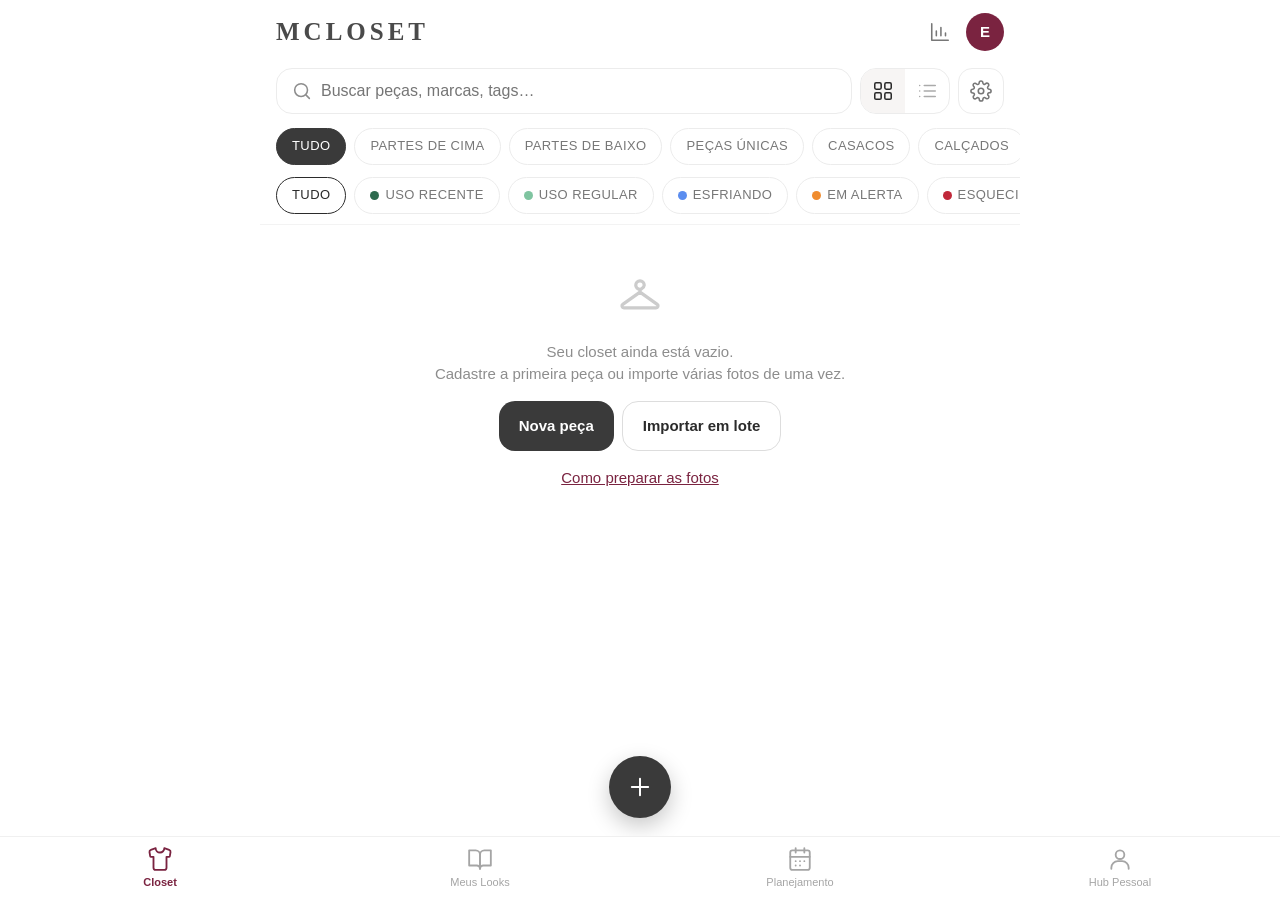
==== commit 5e4c8903: "Add files via upload" ====
--- a/index.html
+++ b/index.html
@@ -1,34 +1,34 @@
-<!doctype html>
-<html lang="pt-BR">
-<head>
-  <meta charset="utf-8">
-  <meta name="viewport" content="width=device-width, initial-scale=1, viewport-fit=cover">
-  <title>Meu Closet</title>
-  <meta name="description" content="Catálogo pessoal das suas roupas, looks e planejamento — funciona offline.">
-  <meta name="theme-color" content="#ffffff">
-  <meta name="color-scheme" content="light">
-  <meta name="apple-mobile-web-app-capable" content="yes">
-  <meta name="mobile-web-app-capable" content="yes">
-  <meta name="apple-mobile-web-app-status-bar-style" content="default">
-  <meta name="apple-mobile-web-app-title" content="Meu Closet">
-  <link rel="manifest" href="manifest.webmanifest">
-  <link rel="icon" type="image/png" href="icons/icon-192.png">
-  <link rel="apple-touch-icon" href="icons/apple-touch-icon.png">
-  <link rel="stylesheet" href="css/app.css">
-</head>
-<body>
-  <div id="install" class="install" hidden></div>
-  <main id="main"></main>
-
-  <nav class="tabbar">
-    <a href="#/armario" data-tab="armario"><svg class="ic" viewBox="0 0 24 24" fill="none" stroke="currentColor" stroke-width="1.7" stroke-linecap="round" stroke-linejoin="round"><path d="M20.4 3.5 16 2a4 4 0 0 1-8 0L3.6 3.5a2 2 0 0 0-1.3 2.2l.6 3.5a1 1 0 0 0 1 .8H6v10a2 2 0 0 0 2 2h8a2 2 0 0 0 2-2V10h2.1a1 1 0 0 0 1-.8l.6-3.5a2 2 0 0 0-1.3-2.2z"/></svg><span>Closet</span></a>
-    <a href="#/looks" data-tab="looks"><svg class="ic" viewBox="0 0 24 24" fill="none" stroke="currentColor" stroke-width="1.7" stroke-linecap="round" stroke-linejoin="round"><path d="M2 4h6a4 4 0 0 1 4 4v13a3 3 0 0 0-3-3H2z"/><path d="M22 4h-6a4 4 0 0 0-4 4v13a3 3 0 0 1 3-3h7z"/></svg><span>Meus Looks</span></a>
-    <a href="#/planejar" data-tab="planejar"><svg class="ic" viewBox="0 0 24 24" fill="none" stroke="currentColor" stroke-width="1.7" stroke-linecap="round" stroke-linejoin="round"><rect x="3" y="4" width="18" height="18" rx="2"/><path d="M16 2v4M8 2v4M3 10h18M8 14h.01M12 14h.01M16 14h.01M8 18h.01M12 18h.01"/></svg><span>Planejamento</span></a>
-    <a href="#/hub" data-tab="hub"><svg class="ic" viewBox="0 0 24 24" fill="none" stroke="currentColor" stroke-width="1.7" stroke-linecap="round" stroke-linejoin="round"><circle cx="12" cy="8" r="4"/><path d="M4 21v-1a6 6 0 0 1 6-6h4a6 6 0 0 1 6 6v1"/></svg><span>Hub Pessoal</span></a>
-  </nav>
-
-  <div id="sheet" class="sheet"></div>
-  <div id="toast" class="toast" role="status"></div>
-  <script type="module" src="js/app.js"></script>
-</body>
-</html>
+<!doctype html>
+<html lang="pt-BR">
+<head>
+  <meta charset="utf-8">
+  <meta name="viewport" content="width=device-width, initial-scale=1, viewport-fit=cover">
+  <title>MCLOSET</title>
+  <meta name="description" content="Catálogo pessoal das suas roupas, looks e planejamento — funciona offline.">
+  <meta name="theme-color" content="#ffffff">
+  <meta name="color-scheme" content="light">
+  <meta name="apple-mobile-web-app-capable" content="yes">
+  <meta name="mobile-web-app-capable" content="yes">
+  <meta name="apple-mobile-web-app-status-bar-style" content="default">
+  <meta name="apple-mobile-web-app-title" content="MCLOSET">
+  <link rel="manifest" href="manifest.webmanifest">
+  <link rel="icon" type="image/png" href="icons/icon-192.png">
+  <link rel="apple-touch-icon" href="icons/apple-touch-icon.png">
+  <link rel="stylesheet" href="css/app.css">
+</head>
+<body>
+  <div id="install" class="install" hidden></div>
+  <main id="main"></main>
+
+  <nav class="tabbar">
+    <a href="#/armario" data-tab="armario"><svg class="ic" viewBox="0 0 24 24" fill="none" stroke="currentColor" stroke-width="1.7" stroke-linecap="round" stroke-linejoin="round"><path d="M20.4 3.5 16 2a4 4 0 0 1-8 0L3.6 3.5a2 2 0 0 0-1.3 2.2l.6 3.5a1 1 0 0 0 1 .8H6v10a2 2 0 0 0 2 2h8a2 2 0 0 0 2-2V10h2.1a1 1 0 0 0 1-.8l.6-3.5a2 2 0 0 0-1.3-2.2z"/></svg><span>Closet</span></a>
+    <a href="#/looks" data-tab="looks"><svg class="ic" viewBox="0 0 24 24" fill="none" stroke="currentColor" stroke-width="1.7" stroke-linecap="round" stroke-linejoin="round"><path d="M2 4h6a4 4 0 0 1 4 4v13a3 3 0 0 0-3-3H2z"/><path d="M22 4h-6a4 4 0 0 0-4 4v13a3 3 0 0 1 3-3h7z"/></svg><span>Meus Looks</span></a>
+    <a href="#/planejar" data-tab="planejar"><svg class="ic" viewBox="0 0 24 24" fill="none" stroke="currentColor" stroke-width="1.7" stroke-linecap="round" stroke-linejoin="round"><rect x="3" y="4" width="18" height="18" rx="2"/><path d="M16 2v4M8 2v4M3 10h18M8 14h.01M12 14h.01M16 14h.01M8 18h.01M12 18h.01"/></svg><span>Planejamento</span></a>
+    <a href="#/hub" data-tab="hub"><svg class="ic" viewBox="0 0 24 24" fill="none" stroke="currentColor" stroke-width="1.7" stroke-linecap="round" stroke-linejoin="round"><circle cx="12" cy="8" r="4"/><path d="M4 21v-1a6 6 0 0 1 6-6h4a6 6 0 0 1 6 6v1"/></svg><span>Hub Pessoal</span></a>
+  </nav>
+
+  <div id="sheet" class="sheet"></div>
+  <div id="toast" class="toast" role="status"></div>
+  <script type="module" src="js/app.js"></script>
+</body>
+</html>
--- a/css/app.css
+++ b/css/app.css
@@ -42,7 +42,7 @@
 .top { display: flex; align-items: center; gap: 8px; padding: 14px 0 10px; min-height: 64px; position: sticky; top: 0; background: rgba(255,255,255,.94); backdrop-filter: blur(10px); -webkit-backdrop-filter: blur(10px); z-index: 20; margin: 0 -16px; padding-left: 16px; padding-right: 16px; padding-top: calc(10px + var(--safe-t)); }
 .top-title { flex: 1; min-width: 0; }
 .top h1 { font: italic 400 27px/1.1 var(--serif); margin: 0; white-space: nowrap; overflow: hidden; text-overflow: ellipsis; color: #444; }
-.top h1.logo { font-size: 30px; font-weight: 600; letter-spacing: -.5px; color: #555; }
+.top h1.logo { font: 600 25px/1.1 var(--serif); font-style: normal; letter-spacing: 4px; color: #4a4a4a; }
 .top-sub { font-size: 12px; color: var(--muted); white-space: nowrap; overflow: hidden; text-overflow: ellipsis; }
 .top-right { display: flex; align-items: center; gap: 2px; }
 .icon-btn { width: 40px; height: 40px; display: inline-grid; place-items: center; border-radius: 50%; color: #777; position: relative; flex: none; }
@@ -506,53 +506,53 @@
 .hrow .ht { height: 10px; background: var(--soft); border-radius: 5px; overflow: hidden; }
 .hrow .ht span { display: block; height: 100%; background: var(--wine); border-radius: 0 5px 5px 0; }
 .hrow b { font-size: 13px; font-weight: 600; }
-
-/* ---------- hoje / felicidade / metas ---------- */
-.today-empty { width: 100%; display: flex; align-items: center; gap: 10px; background: linear-gradient(135deg, #eef5fc, #fdf6ec); border-radius: 16px; padding: 12px 14px; margin-bottom: 10px; font-size: 13.5px; text-align: left; }
-.today-empty span { flex: 1; } .today-empty b { color: var(--wine); font-size: 13px; }
-.today-empty .ic { color: #c48a2a; }
-.today-card { background: linear-gradient(135deg, #eef5fc, #fdf6ec); border-radius: 18px; padding: 12px 14px; margin-bottom: 10px; }
-.tc-row { display: flex; justify-content: space-between; align-items: center; }
-.tc-city { display: inline-flex; align-items: center; gap: 2px; font-weight: 600; font-size: 14px; }
-.tc-city .ic { width: 15px; height: 15px; }
-.tc-main { display: flex; align-items: center; gap: 12px; margin: 4px 0 8px; }
-.tc-main > b { font: 300 40px/1 var(--sans); }
-.tc-main span { display: block; font-size: 14px; }
-.tc-main small { color: #666; font-size: 12px; }
-.tc-recs { display: flex; gap: 8px; overflow-x: auto; scrollbar-width: none; margin-bottom: 10px; }
-.tc-recs span { flex: none; display: flex; flex-direction: column; align-items: center; gap: 2px; background: #fff; border-radius: 12px; padding: 6px 10px; font-size: 11px; }
-.tc-recs i { font-style: normal; font-size: 20px; }
-.today-card .btn { background: var(--wine); }
-.happy-mini { display: flex; align-items: center; gap: 10px; border: 1px solid var(--line); border-radius: 16px; padding: 8px 12px; margin-bottom: 12px; }
-.happy-mini .he { font-size: 26px; }
-.happy-mini span:nth-child(2) { flex: 1; } .happy-mini small { display: block; font-size: 11.5px; color: var(--muted); }
-.happy-mini b { font-size: 15px; } .happy-mini .ic { color: #ccc; }
-.happy { border: 1px solid var(--line); border-radius: 22px; padding: 12px 16px 14px; margin-bottom: 14px; text-align: center; }
-.happy-head { display: flex; align-items: center; justify-content: space-between; text-align: left; }
-.happy-gauge { position: relative; width: 220px; margin: 4px auto 0; }
-.gauge-svg { width: 100%; display: block; }
-.happy-num { position: absolute; left: 0; right: 0; bottom: -4px; display: flex; flex-direction: column; align-items: center; }
-.happy-num span { font-size: 30px; line-height: 1; margin-bottom: 18px; }
-.happy-num b { font: 400 22px var(--sans); position: absolute; bottom: -24px; }
-.happy-txt { font: italic 17px var(--serif); margin: 30px 0 6px; }
-.goals { display: grid; grid-template-columns: 1fr; gap: 10px; margin-bottom: 14px; }
-@media (min-width: 560px) { .goals { grid-template-columns: 1fr 1fr; } }
-.goal { background: var(--soft); border-radius: 16px; padding: 12px 14px; display: flex; flex-direction: column; gap: 6px; }
-.goal-h { display: flex; justify-content: space-between; align-items: center; }
-.goal .btn { align-self: flex-start; }
-.meta-bar { position: relative; height: 10px; background: #e6e2df; border-radius: 5px; }
-.meta-bar span { display: block; height: 100%; background: var(--ok); border-radius: 5px; }
-.meta-bar i { position: absolute; top: -4px; width: 2px; height: 18px; background: var(--ink); }
-.nb-days b { font: italic 30px var(--serif); }
-.cmp-legend { display: flex; gap: 14px; margin-bottom: 8px; color: #555; }
-.cmp-legend i { display: inline-block; width: 10px; height: 10px; border-radius: 3px; margin-right: 5px; }
-.cmp-legend i.now, .cmp-bar.now span { background: var(--wine); }
-.cmp-legend i.prev, .cmp-bar.prev span { background: #c9c6bf; }
-.cmp { margin: 10px 0 12px; }
-.cmp-h { display: flex; justify-content: space-between; font-size: 13.5px; margin-bottom: 4px; }
-.cmp-bar { display: flex; align-items: center; gap: 8px; height: 14px; margin: 3px 0; }
-.cmp-bar span { height: 10px; border-radius: 0 5px 5px 0; min-width: 2px; }
-.cmp-bar b { font-size: 12px; font-weight: 600; white-space: nowrap; }
-.delta { font-size: 12px; font-weight: 600; padding: 1px 7px; border-radius: 8px; }
-.delta.good { background: #e6f4ec; color: #1e6b45; }
-.delta.bad { background: #fdecea; color: #a8322b; }
+
+/* ---------- hoje / felicidade / metas ---------- */
+.today-empty { width: 100%; display: flex; align-items: center; gap: 10px; background: linear-gradient(135deg, #eef5fc, #fdf6ec); border-radius: 16px; padding: 12px 14px; margin-bottom: 10px; font-size: 13.5px; text-align: left; }
+.today-empty span { flex: 1; } .today-empty b { color: var(--wine); font-size: 13px; }
+.today-empty .ic { color: #c48a2a; }
+.today-card { background: linear-gradient(135deg, #eef5fc, #fdf6ec); border-radius: 18px; padding: 12px 14px; margin-bottom: 10px; }
+.tc-row { display: flex; justify-content: space-between; align-items: center; }
+.tc-city { display: inline-flex; align-items: center; gap: 2px; font-weight: 600; font-size: 14px; }
+.tc-city .ic { width: 15px; height: 15px; }
+.tc-main { display: flex; align-items: center; gap: 12px; margin: 4px 0 8px; }
+.tc-main > b { font: 300 40px/1 var(--sans); }
+.tc-main span { display: block; font-size: 14px; }
+.tc-main small { color: #666; font-size: 12px; }
+.tc-recs { display: flex; gap: 8px; overflow-x: auto; scrollbar-width: none; margin-bottom: 10px; }
+.tc-recs span { flex: none; display: flex; flex-direction: column; align-items: center; gap: 2px; background: #fff; border-radius: 12px; padding: 6px 10px; font-size: 11px; }
+.tc-recs i { font-style: normal; font-size: 20px; }
+.today-card .btn { background: var(--wine); }
+.happy-mini { display: flex; align-items: center; gap: 10px; border: 1px solid var(--line); border-radius: 16px; padding: 8px 12px; margin-bottom: 12px; }
+.happy-mini .he { font-size: 26px; }
+.happy-mini span:nth-child(2) { flex: 1; } .happy-mini small { display: block; font-size: 11.5px; color: var(--muted); }
+.happy-mini b { font-size: 15px; } .happy-mini .ic { color: #ccc; }
+.happy { border: 1px solid var(--line); border-radius: 22px; padding: 12px 16px 14px; margin-bottom: 14px; text-align: center; }
+.happy-head { display: flex; align-items: center; justify-content: space-between; text-align: left; }
+.happy-gauge { position: relative; width: 220px; margin: 4px auto 0; }
+.gauge-svg { width: 100%; display: block; }
+.happy-num { position: absolute; left: 0; right: 0; bottom: -4px; display: flex; flex-direction: column; align-items: center; }
+.happy-num span { font-size: 30px; line-height: 1; margin-bottom: 18px; }
+.happy-num b { font: 400 22px var(--sans); position: absolute; bottom: -24px; }
+.happy-txt { font: italic 17px var(--serif); margin: 30px 0 6px; }
+.goals { display: grid; grid-template-columns: 1fr; gap: 10px; margin-bottom: 14px; }
+@media (min-width: 560px) { .goals { grid-template-columns: 1fr 1fr; } }
+.goal { background: var(--soft); border-radius: 16px; padding: 12px 14px; display: flex; flex-direction: column; gap: 6px; }
+.goal-h { display: flex; justify-content: space-between; align-items: center; }
+.goal .btn { align-self: flex-start; }
+.meta-bar { position: relative; height: 10px; background: #e6e2df; border-radius: 5px; }
+.meta-bar span { display: block; height: 100%; background: var(--ok); border-radius: 5px; }
+.meta-bar i { position: absolute; top: -4px; width: 2px; height: 18px; background: var(--ink); }
+.nb-days b { font: italic 30px var(--serif); }
+.cmp-legend { display: flex; gap: 14px; margin-bottom: 8px; color: #555; }
+.cmp-legend i { display: inline-block; width: 10px; height: 10px; border-radius: 3px; margin-right: 5px; }
+.cmp-legend i.now, .cmp-bar.now span { background: var(--wine); }
+.cmp-legend i.prev, .cmp-bar.prev span { background: #c9c6bf; }
+.cmp { margin: 10px 0 12px; }
+.cmp-h { display: flex; justify-content: space-between; font-size: 13.5px; margin-bottom: 4px; }
+.cmp-bar { display: flex; align-items: center; gap: 8px; height: 14px; margin: 3px 0; }
+.cmp-bar span { height: 10px; border-radius: 0 5px 5px 0; min-width: 2px; }
+.cmp-bar b { font-size: 12px; font-weight: 600; white-space: nowrap; }
+.delta { font-size: 12px; font-weight: 600; padding: 1px 7px; border-radius: 8px; }
+.delta.good { background: #e6f4ec; color: #1e6b45; }
+.delta.bad { background: #fdecea; color: #a8322b; }
